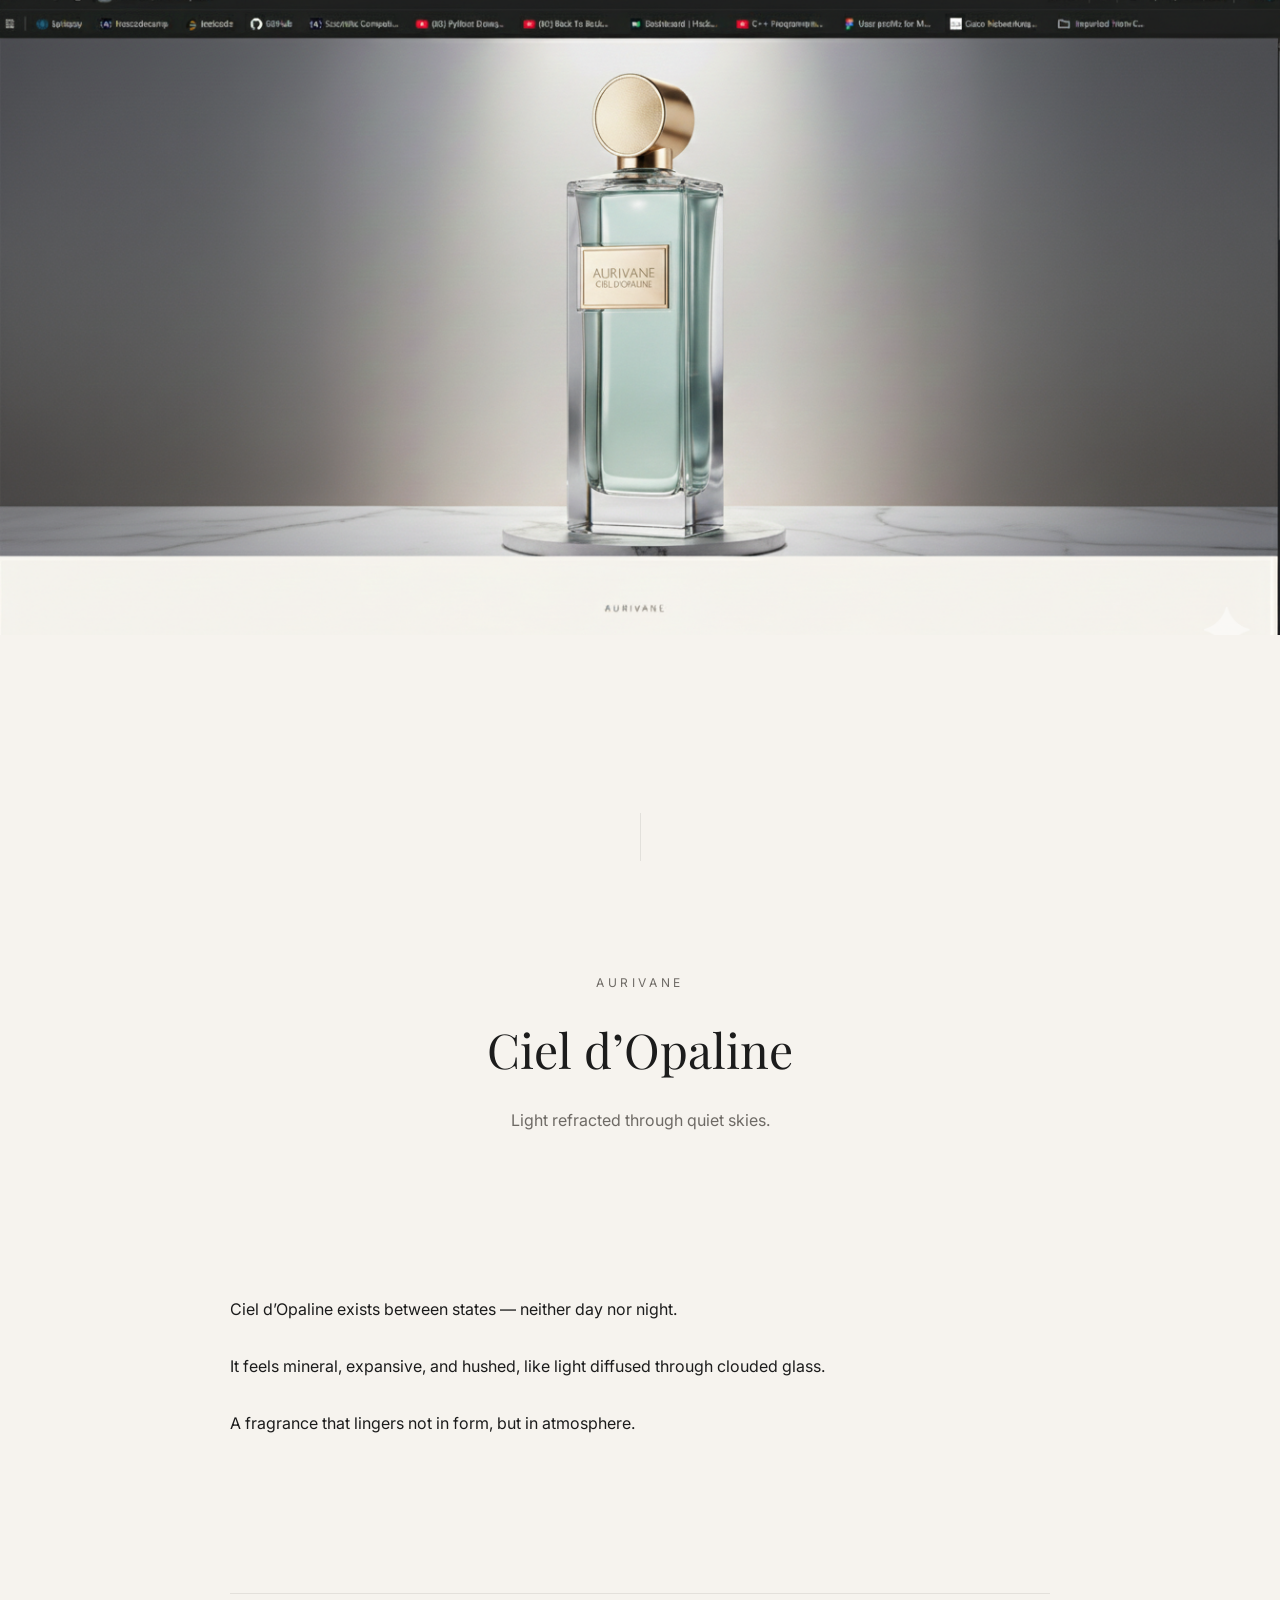
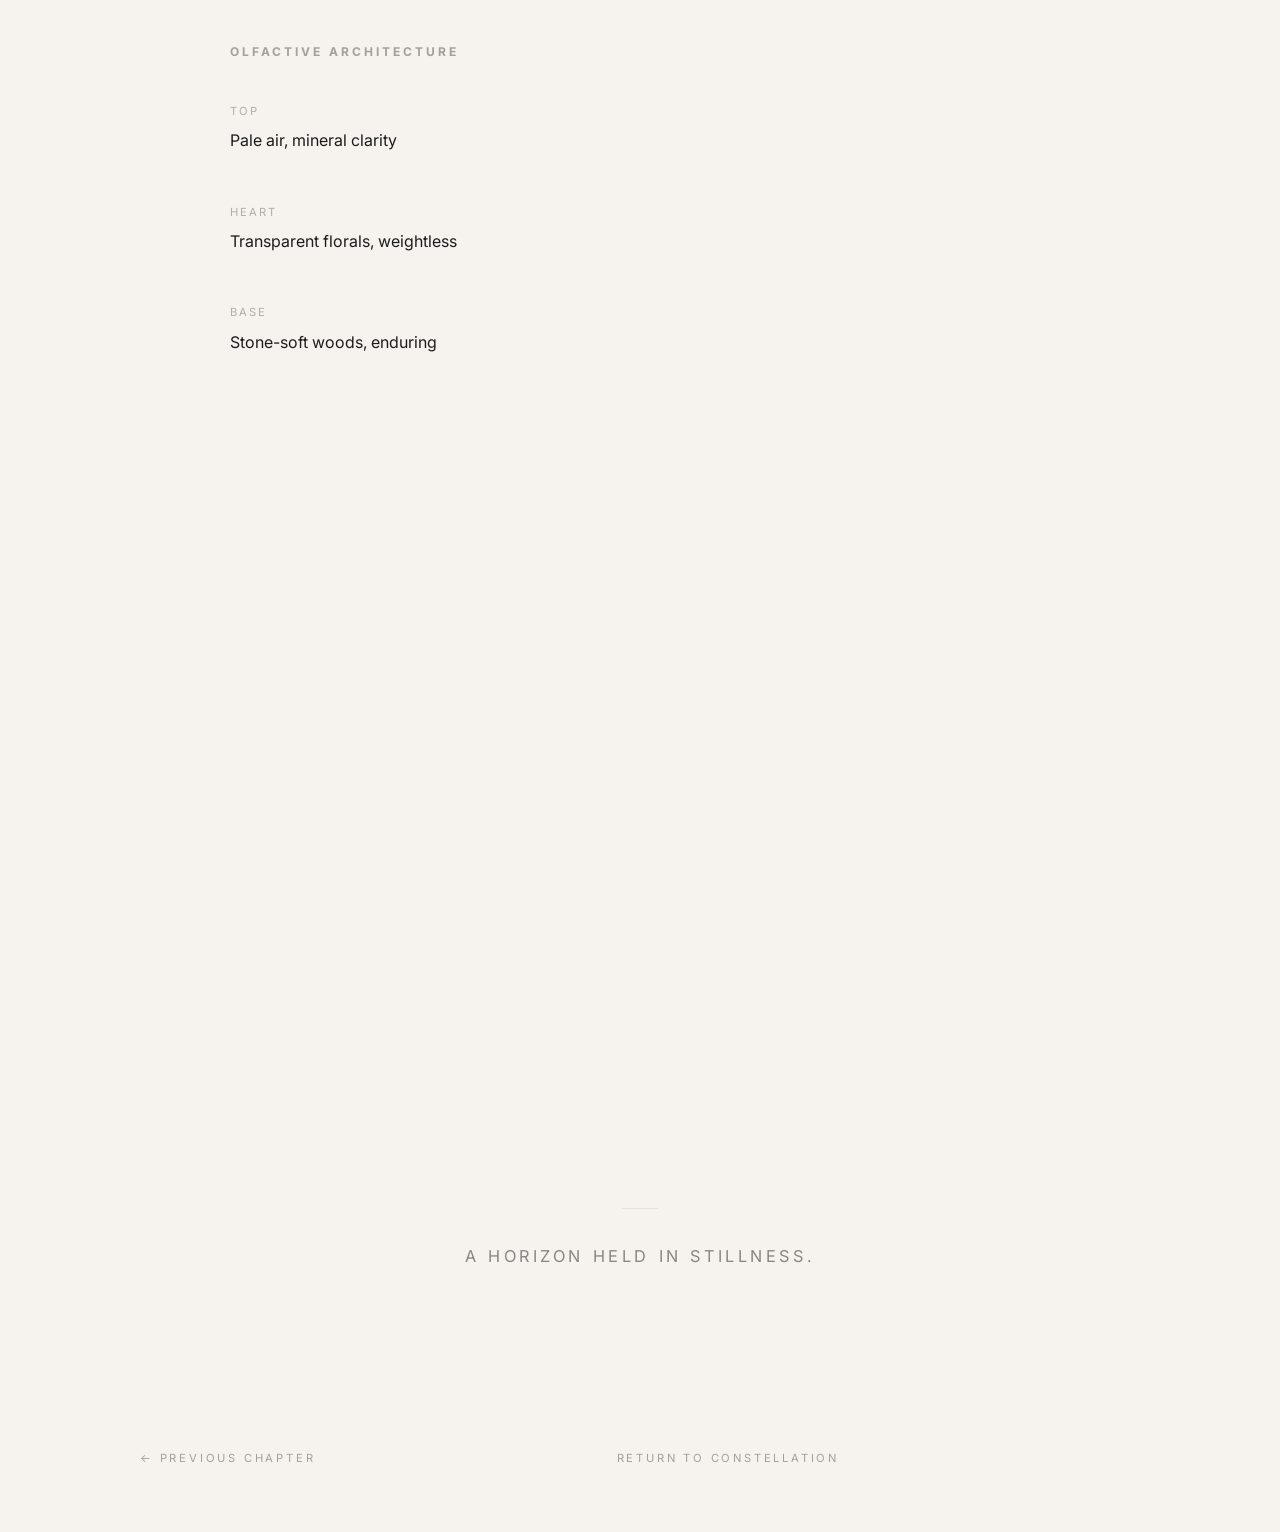
==== ciel-d-opaline.html @ 274eae1e "Add files via upload" ====
<!DOCTYPE html>
<html lang="en">
<head>
  <meta charset="UTF-8" />
  <title>Ciel d’Opaline — Aurivane</title>
  <meta name="viewport" content="width=device-width, initial-scale=1.0" />

  <link rel="stylesheet" href="aurivane-chapter.css" />

  <link rel="preconnect" href="https://fonts.googleapis.com" />
  <link rel="preconnect" href="https://fonts.gstatic.com" crossorigin />
  <link href="https://fonts.googleapis.com/css2?family=Playfair+Display:wght@400&family=Inter:wght@300;400&display=swap" rel="stylesheet" />

<style>
  /* ===============================
   MOBILE HERO IMAGE (LUXURY)
   =============================== *//* ===============================
   MOBILE HERO IMAGE (LUXURY)
   =============================== */
/* =========================================
   MOBILE HERO — IMAGE SWITCH (CHAPTERS)
   ========================================= */
@media (max-width: 640px) {

  /* Hide the <img> on mobile */
  .hero-media {
    display: none;
  }

  /* Use background image instead */
  .hero {
    background-image: url("/ciel-mobile.png");
    background-size: cover;
    background-position: center top;
    background-repeat: no-repeat;

    height: 80vh;
    min-height: 520px;
  }

}

img.hero-media {
  height: 83%;
  padding-bottom: 0;
  
}

</style>

</head>

<body data-mood="opaline">

  <section class="hero">
  <img 
    src="/ciel-hero.png" 
    alt="Aurivane — ciel d’Opaline" 
    class="hero-media"
  />
</section>

<div class="hero-divider"></div>

  <section class="hero-meta">
    <div class="brand">Aurivane</div>
    <h1 class="fragrance">Ciel d’Opaline</h1>
    <p class="tagline">Light refracted through quiet skies.</p>
  </section>

  <section class="section narrative">
    <p>
      Ciel d’Opaline exists between states — neither day nor night.
    </p>
    <p>
      It feels mineral, expansive, and hushed, like light diffused through
      clouded glass.
    </p>
    <p>
      A fragrance that lingers not in form, but in atmosphere.
    </p>
  </section>

  <section class="section architecture">
    <h3>Olfactive Architecture</h3>
    <div class="note"><span>Top</span>Pale air, mineral clarity</div>
    <div class="note"><span>Heart</span>Transparent florals, weightless</div>
    <div class="note"><span>Base</span>Stone-soft woods, enduring</div>
  </section>

  <section class="section section--tight">
   <div class="ritual-media">
  <video autoplay muted loop playsinline>
    <source src="ciel-ritual.mp4" type="video/mp4" />
  </video>
</div>
 <p class="ritual-caption">A horizon held in stillness.</p>
  </section>

  <nav class="chapter-nav">
    <a href="rose-silencieuse.html">← Previous chapter</a>
    <a href="index.html">Return to constellation</a>
    <span></span>
  </nav>

</body>
</html>
---- aurivane-chapter.css ----
/* ===============================
   Aurivane – Editorial Chapter CSS
   Quiet luxury, exhibition tone
   =============================== */

:root {
  --bg-ivory: #f6f3ee;
  --text-main: #1c1c1c;
  --text-muted: #6e6a65;
  --accent: #c8b98a;

  --serif: "Playfair Display", Georgia, serif;
  --sans: "Inter", system-ui, -apple-system, sans-serif;
}

/* Mood overrides (per page) */
body[data-mood="gold"] {
  --accent: #d6c38a;
}

body[data-mood="noctis"] {
  --accent: #8f8a80;
  --text-main: #191919;
}

body[data-mood="blanche"] {
  --accent: #e6e1d8;
}

body[data-mood="rose"] {
  --accent: #d8b2b2;
}

body[data-mood="opaline"] {
  --accent: #cfd3d6;
}

/* Base reset */
* {
  margin: 0;
  padding: 0;
  box-sizing: border-box;
}

body {
  background: var(--bg-ivory);
  color: var(--text-main);
  font-family: var(--sans);
  line-height: 1.7;
}

/* Layout */
.section {
  max-width: 820px;
  margin: 0 auto;
  padding: 8rem 0;
}

.fragrance-title {
  font-size: clamp(3rem, 5vw, 4.2rem);
  letter-spacing: 0.02em;
}

.section p {
  font-size: 1.02rem;          /* slightly smaller */
  line-height: 1.95;            /* more air */
  max-width: 38rem;            /* narrower = editorial */
}


.section--tight {
  padding: 5rem 0; 
}

/* Hero */
.hero {
  width: 100%;
  height: min(85vh, 720px);
  background-size: cover;
  background-position: center;
}

.hero-meta {
  text-align: center;
  padding: 4rem 2rem 2rem;
}
.hero-divider {
  width: 1px;
  height: 3rem;
  background: rgba(0, 0, 0, 0.08);
  margin: 3rem auto;
}


.brand {
  font-size: 0.75rem;
  letter-spacing: 0.3em;
  text-transform: uppercase;
  color: var(--text-muted);
  margin-bottom: 1rem;
}

.fragrance {
  font-family: var(--serif);
  font-size: 3rem;
  font-weight: 400;
  margin-bottom: 1rem;
}

.tagline {
  font-size: 1rem;
  color: var(--text-muted);
  max-width: 520px;
  margin: 0 auto;
}

/* Narrative */
.narrative p {
  margin-bottom: 1.6rem;
  font-size: 1rem;
}

/* Olfactive Architecture */
.architecture {
  border-top: 1px solid rgba(0,0,0,0.08);
  padding-top: 3rem;
}

.architecture h3 {
  font-size: 0.75rem;
  letter-spacing: 0.25em;
  text-transform: uppercase;
  color: var(--text-muted);
  margin-bottom: 2rem;
  opacity: 0.6;
}

.note {
  margin: 3rem 0;
  margin-top:  2.5rem;
}

.note span {
  display: block;
  font-size: 0.7rem;
  letter-spacing: 0.18em;
  text-transform: uppercase;
  color: var(--text-muted);
  margin-bottom: 0.4rem;
  opacity: 0.5;
}

/* Ritual */
.ritual-media {
  width: 68%;
  height: 60vh;
  position: relative;
  background-size: cover;
  overflow: hidden;
  background-position: center;
  margin-bottom: 1rem;
  margin: 0 auto 3.5rem;
}

.ritual-caption {
  font-size: 0.7rem;
  letter-spacing: 0.22em;
  text-transform: uppercase;
  color: var(--text-muted);
  opacity: 0.5;
}

/* Navigation */
.chapter-nav {
  display: flex;
  justify-content: space-between;
  padding: 6rem 0 4rem;
  max-width: 1000px;
  margin: 0 auto;
}

.chapter-nav a {
  text-decoration: none;
  font-size: 0.7rem;
  letter-spacing: 0.25em;
  opacity: 0.6;
  text-transform: uppercase;
  color: var(--text-muted);
}

.chapter-nav a:hover {
  color: var(--text-main);
}


.hero {
  height: 85vh;
  position: relative;
  overflow: hidden;
}

.hero-media {
  width: 100%;
  height: 100%;
  object-fit: cover;
}

.ritual-media img,
.ritual-media video {
  width: 100%;
  height: 100%;
  object-fit: cover;
}


@media (max-width: 768px) {

  .section {
    padding: 5rem 1.5rem;
  }

  .hero {
    height: 70vh;
  }

  .hero-meta {
    padding: 3rem 1.5rem 1.5rem;
  }

  .brand {
    font-size: 0.65rem;
    letter-spacing: 0.32em;
  }

  .fragrance {
    font-size: 2.2rem;
    line-height: 1.15;
  }

  .tagline {
    font-size: 0.95rem;
    line-height: 1.8;
    max-width: 100%;
  }

  .section p {
    font-size: 0.95rem;
    line-height: 2;
  }

}

@media (max-width: 768px) {

  .ritual-media {
    width: 100%;
    height: 50vh;
    margin: 0;
  }

  .ritual-caption {
    text-align: center;
    margin-top: 1.2rem;
  }

}

@media (max-width: 768px) {

  .chapter-nav {
    flex-direction: column;
    gap: 1.6rem;
    text-align: center;
    padding: 4rem 0 3rem;
  }

}


/* ===============================
   RITUAL — DESKTOP (CSS ONLY)
   =============================== */

.ritual-media {
  width: 68%;
  height: 60vh;
  margin: 0 auto 3.5rem;
  position: relative;
  overflow: hidden;
}

.ritual-media::after {
  content: "";
  position: absolute;
  inset: 0;
  background: rgba(255,255,255,0.03);
  pointer-events: none;
}

.ritual-caption {
  max-width: 34rem;
  margin: 0 auto;
  text-align: center;
  font-size: 0.95rem;
  line-height: 2;
  color: var(--text-main);
  position: relative;
}

/* editorial divider above caption */
.ritual-caption::before {
  content: "";
  display: block;
  width: 36px;
  height: 1px;
  background: rgba(0,0,0,0.12);
  margin: 0 auto 2rem;
}



/* ===============================
   RITUAL — MOBILE
   =============================== */

@media (max-width: 768px) {

  .ritual-media {
    width: 100%;
    height: 45vh;
    margin-bottom: 2.2rem;
  }

  .ritual-caption {
    font-size: 0.9rem;
    line-height: 1.9;
    padding-inline: 1.5rem;
  }

}


/* =========================================
   MOBILE HERO — BRAND VISIBILITY FIX
   ========================================= */
@media (max-width: 640px) {

  .hero-meta {
    position: relative;
    z-index: 2;

    margin-top: -4.5rem;   /* gently pull into hero */
    padding-top: 3rem;
    padding-bottom: 2rem;

    text-align: center;
  }

  .hero-meta::before {
    content: "";
    position: absolute;
    inset: 0;
    background: linear-gradient(
      to bottom,
      rgba(246, 243, 238, 0.85),
      rgba(246, 243, 238, 1)
    );
    z-index: -1;
  }

  .brand {
    font-size: 0.65rem;
    letter-spacing: 0.34em;
    opacity: 0.85;
  }

  .fragrance {
    font-size: 2.1rem;
    line-height: 1.15;
  }

  .tagline {
    font-size: 0.9rem;
    line-height: 1.8;
    max-width: 90%;
  }
}
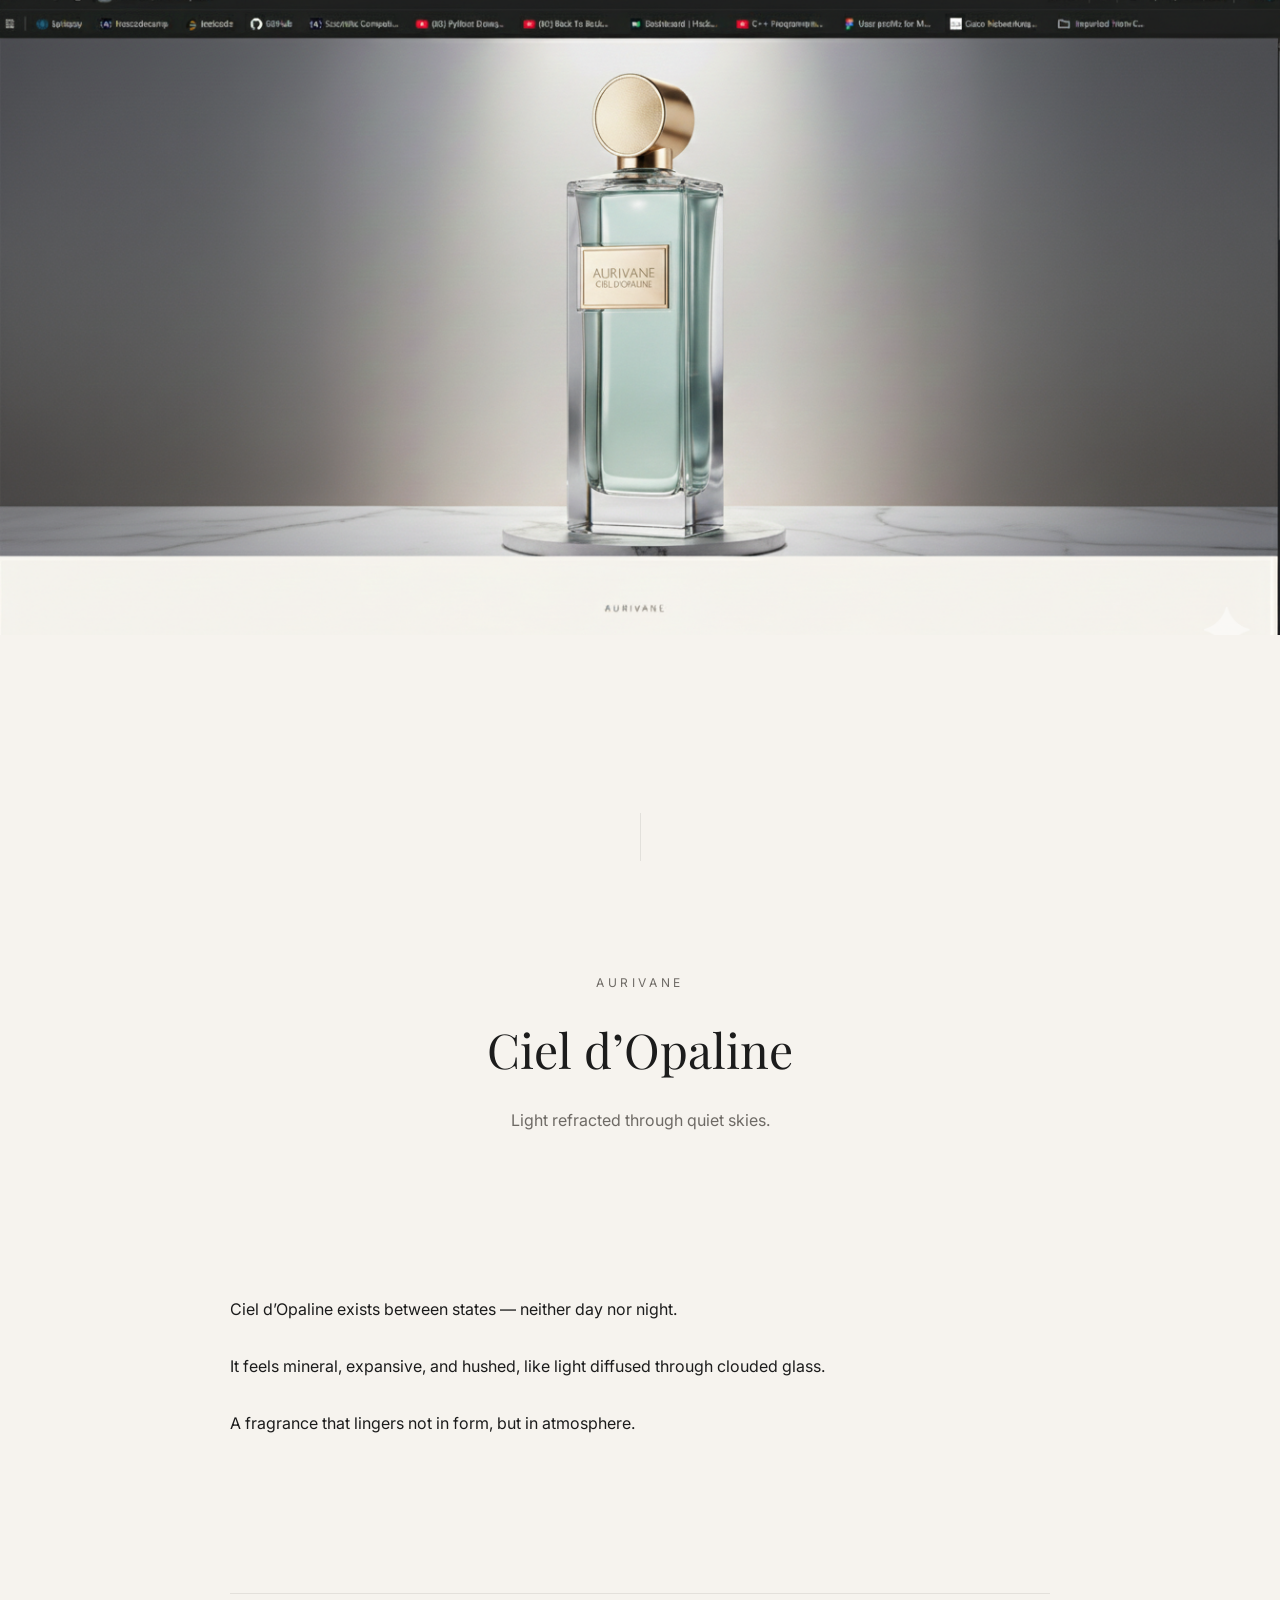
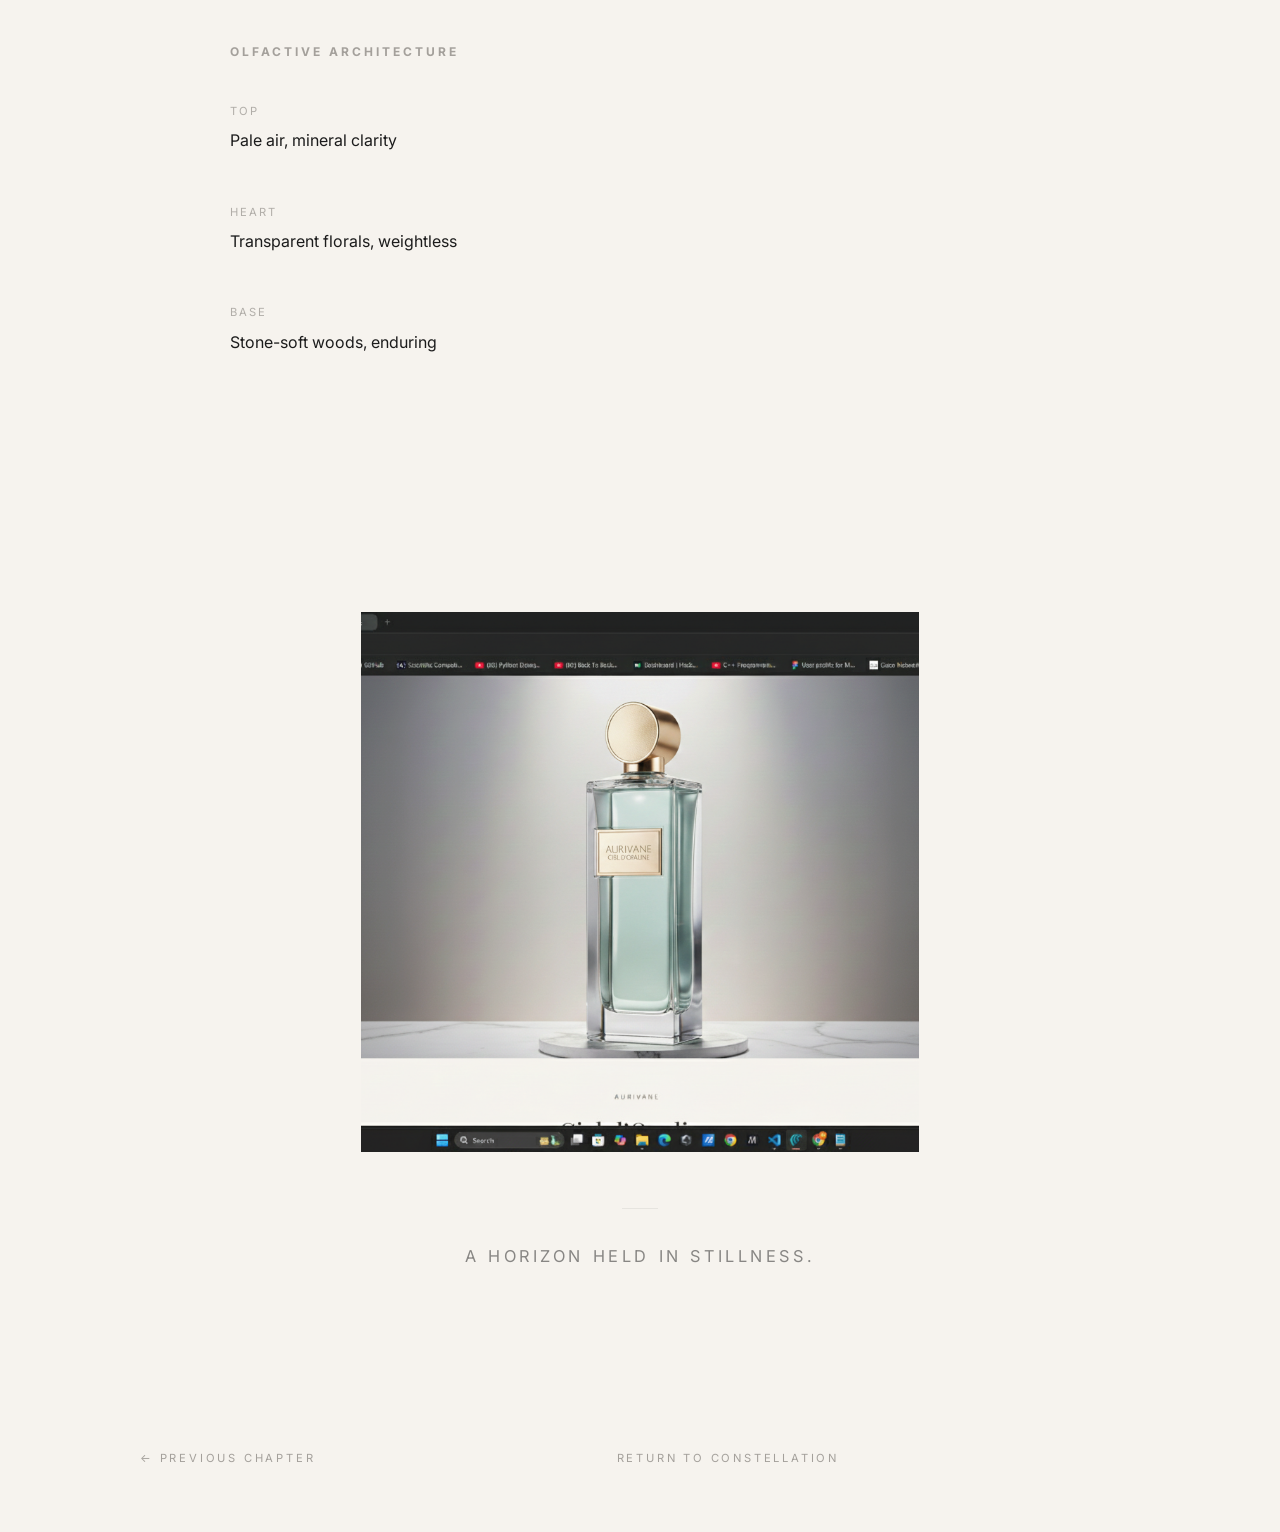
==== commit 40bcb67b: "intergrating lazy loading" ====
--- a/ciel-d-opaline.html
+++ b/ciel-d-opaline.html
@@ -29,7 +29,8 @@
 
   /* Use background image instead */
   .hero {
-    background-image: url("/ciel-mobile.png");
+    background-image: url("./ciel-mobile.png");
+    
     background-size: cover;
     background-position: center top;
     background-repeat: no-repeat;
@@ -54,7 +55,8 @@
 
   <section class="hero">
   <img 
-    src="/ciel-hero.png" 
+    src="./ciel-hero.png" 
+    loading="eager"
     alt="Aurivane — ciel d’Opaline" 
     class="hero-media"
   />
@@ -90,7 +92,14 @@
 
   <section class="section section--tight">
    <div class="ritual-media">
-  <video autoplay muted loop playsinline>
+  <video
+  class="ritual-video"
+  muted
+  loop
+  playsinline
+  preload="none"
+  poster="./ciel-hero.png"
+>
     <source src="ciel-ritual.mp4" type="video/mp4" />
   </video>
 </div>
@@ -102,6 +111,6 @@
     <a href="index.html">Return to constellation</a>
     <span></span>
   </nav>
-
+<script src="aurivane-chapter.js"></script>
 </body>
 </html>
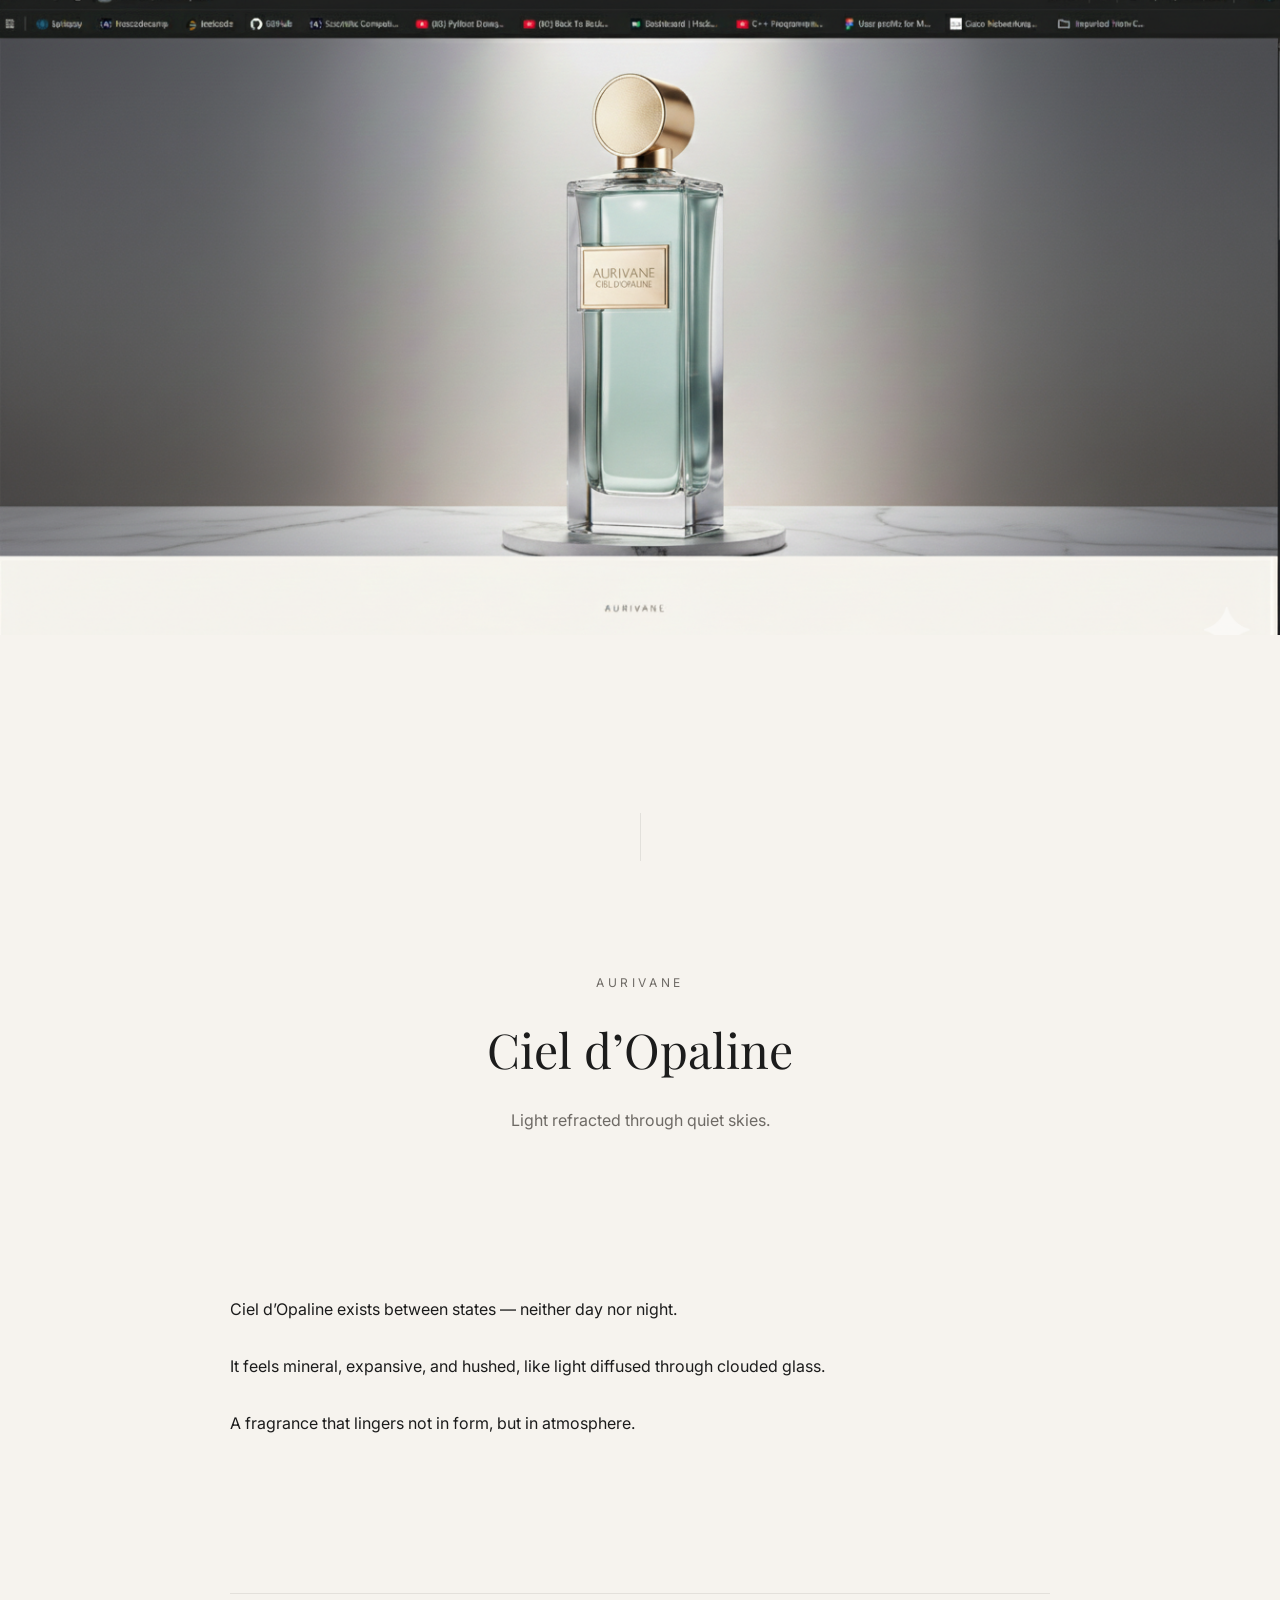
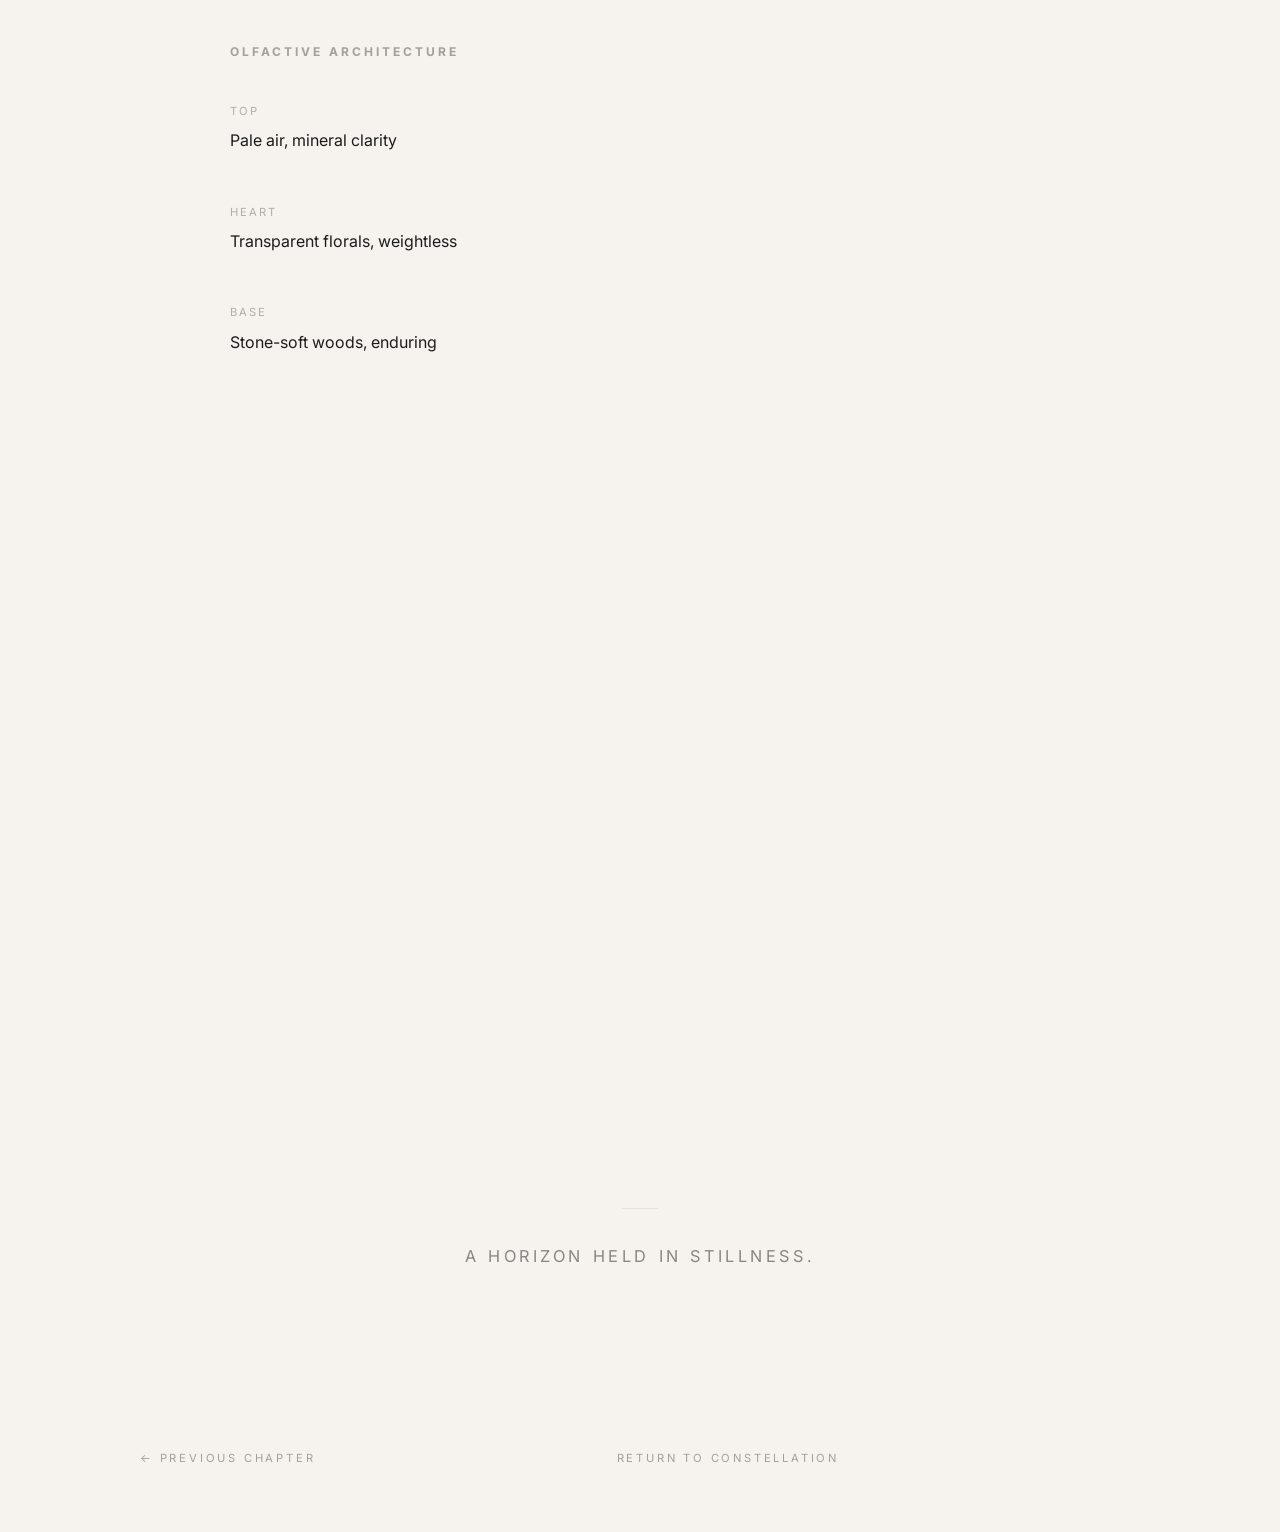
==== commit eaa5f4e4: "Initial commit: Aurivane editorial fragrance website with Web3Forms newsletter, GA4 tracking, and pr" ====
--- a/ciel-d-opaline.html
+++ b/ciel-d-opaline.html
@@ -1,116 +1,107 @@
-<!DOCTYPE html>
-<html lang="en">
-<head>
-  <meta charset="UTF-8" />
-  <title>Ciel d’Opaline — Aurivane</title>
-  <meta name="viewport" content="width=device-width, initial-scale=1.0" />
-
-  <link rel="stylesheet" href="aurivane-chapter.css" />
-
-  <link rel="preconnect" href="https://fonts.googleapis.com" />
-  <link rel="preconnect" href="https://fonts.gstatic.com" crossorigin />
-  <link href="https://fonts.googleapis.com/css2?family=Playfair+Display:wght@400&family=Inter:wght@300;400&display=swap" rel="stylesheet" />
-
-<style>
-  /* ===============================
-   MOBILE HERO IMAGE (LUXURY)
-   =============================== *//* ===============================
-   MOBILE HERO IMAGE (LUXURY)
-   =============================== */
-/* =========================================
-   MOBILE HERO — IMAGE SWITCH (CHAPTERS)
-   ========================================= */
-@media (max-width: 640px) {
-
-  /* Hide the <img> on mobile */
-  .hero-media {
-    display: none;
-  }
-
-  /* Use background image instead */
-  .hero {
-    background-image: url("./ciel-mobile.png");
-    
-    background-size: cover;
-    background-position: center top;
-    background-repeat: no-repeat;
-
-    height: 80vh;
-    min-height: 520px;
-  }
-
-}
-
-img.hero-media {
-  height: 83%;
-  padding-bottom: 0;
-  
-}
-
-</style>
-
-</head>
-
-<body data-mood="opaline">
-
-  <section class="hero">
-  <img 
-    src="./ciel-hero.png" 
-    loading="eager"
-    alt="Aurivane — ciel d’Opaline" 
-    class="hero-media"
-  />
-</section>
-
-<div class="hero-divider"></div>
-
-  <section class="hero-meta">
-    <div class="brand">Aurivane</div>
-    <h1 class="fragrance">Ciel d’Opaline</h1>
-    <p class="tagline">Light refracted through quiet skies.</p>
-  </section>
-
-  <section class="section narrative">
-    <p>
-      Ciel d’Opaline exists between states — neither day nor night.
-    </p>
-    <p>
-      It feels mineral, expansive, and hushed, like light diffused through
-      clouded glass.
-    </p>
-    <p>
-      A fragrance that lingers not in form, but in atmosphere.
-    </p>
-  </section>
-
-  <section class="section architecture">
-    <h3>Olfactive Architecture</h3>
-    <div class="note"><span>Top</span>Pale air, mineral clarity</div>
-    <div class="note"><span>Heart</span>Transparent florals, weightless</div>
-    <div class="note"><span>Base</span>Stone-soft woods, enduring</div>
-  </section>
-
-  <section class="section section--tight">
-   <div class="ritual-media">
-  <video
-  class="ritual-video"
-  muted
-  loop
-  playsinline
-  preload="none"
-  poster="./ciel-hero.png"
->
-    <source src="ciel-ritual.mp4" type="video/mp4" />
-  </video>
-</div>
- <p class="ritual-caption">A horizon held in stillness.</p>
-  </section>
-
-  <nav class="chapter-nav">
-    <a href="rose-silencieuse.html">← Previous chapter</a>
-    <a href="index.html">Return to constellation</a>
-    <span></span>
-  </nav>
-<script src="aurivane-chapter.js"></script>
-</body>
-</html>
+<!DOCTYPE html>
+<html lang="en">
+<head>
+  <meta charset="UTF-8" />
+  <title>Ciel d’Opaline — Aurivane</title>
+  <meta name="viewport" content="width=device-width, initial-scale=1.0" />
+
+  <link rel="stylesheet" href="aurivane-chapter.css" />
+
+  <link rel="preconnect" href="https://fonts.googleapis.com" />
+  <link rel="preconnect" href="https://fonts.gstatic.com" crossorigin />
+  <link href="https://fonts.googleapis.com/css2?family=Playfair+Display:wght@400&family=Inter:wght@300;400&display=swap" rel="stylesheet" />
+
+<style>
+  /* ===============================
+   MOBILE HERO IMAGE (LUXURY)
+   =============================== *//* ===============================
+   MOBILE HERO IMAGE (LUXURY)
+   =============================== */
+/* =========================================
+   MOBILE HERO — IMAGE SWITCH (CHAPTERS)
+   ========================================= */
+@media (max-width: 640px) {
+
+  /* Hide the <img> on mobile */
+  .hero-media {
+    display: none;
+  }
+
+  /* Use background image instead */
+  .hero {
+    background-image: url("images/ciel-mobile.png");
+    background-size: cover;
+    background-position: center top;
+    background-repeat: no-repeat;
+
+    height: 80vh;
+    min-height: 520px;
+  }
+
+}
+
+img.hero-media {
+  height: 83%;
+  padding-bottom: 0;
+  
+}
+
+</style>
+
+</head>
+
+<body data-mood="opaline">
+
+  <section class="hero">
+  <img 
+    src="images/ciel-hero.png" 
+    alt="Aurivane — ciel d’Opaline" 
+    class="hero-media"
+  />
+</section>
+
+<div class="hero-divider"></div>
+
+  <section class="hero-meta">
+    <div class="brand">Aurivane</div>
+    <h1 class="fragrance">Ciel d’Opaline</h1>
+    <p class="tagline">Light refracted through quiet skies.</p>
+  </section>
+
+  <section class="section narrative">
+    <p>
+      Ciel d’Opaline exists between states — neither day nor night.
+    </p>
+    <p>
+      It feels mineral, expansive, and hushed, like light diffused through
+      clouded glass.
+    </p>
+    <p>
+      A fragrance that lingers not in form, but in atmosphere.
+    </p>
+  </section>
+
+  <section class="section architecture">
+    <h3>Olfactive Architecture</h3>
+    <div class="note"><span>Top</span>Pale air, mineral clarity</div>
+    <div class="note"><span>Heart</span>Transparent florals, weightless</div>
+    <div class="note"><span>Base</span>Stone-soft woods, enduring</div>
+  </section>
+
+  <section class="section section--tight">
+   <div class="ritual-media">
+  <video autoplay muted loop playsinline>
+    <source src="images/ciel-ritual.mp4" type="video/mp4" />
+  </video>
+</div>
+ <p class="ritual-caption">A horizon held in stillness.</p>
+  </section>
+
+  <nav class="chapter-nav">
+    <a href="rose-silencieuse.html">← Previous chapter</a>
+    <a href="index.html">Return to constellation</a>
+    <span></span>
+  </nav>
+
+</body>
+</html>
--- a/aurivane-chapter.css
+++ b/aurivane-chapter.css
@@ -1,388 +1,388 @@
-/* ===============================
-   Aurivane – Editorial Chapter CSS
-   Quiet luxury, exhibition tone
-   =============================== */
-
-:root {
-  --bg-ivory: #f6f3ee;
-  --text-main: #1c1c1c;
-  --text-muted: #6e6a65;
-  --accent: #c8b98a;
-
-  --serif: "Playfair Display", Georgia, serif;
-  --sans: "Inter", system-ui, -apple-system, sans-serif;
-}
-
-/* Mood overrides (per page) */
-body[data-mood="gold"] {
-  --accent: #d6c38a;
-}
-
-body[data-mood="noctis"] {
-  --accent: #8f8a80;
-  --text-main: #191919;
-}
-
-body[data-mood="blanche"] {
-  --accent: #e6e1d8;
-}
-
-body[data-mood="rose"] {
-  --accent: #d8b2b2;
-}
-
-body[data-mood="opaline"] {
-  --accent: #cfd3d6;
-}
-
-/* Base reset */
-* {
-  margin: 0;
-  padding: 0;
-  box-sizing: border-box;
-}
-
-body {
-  background: var(--bg-ivory);
-  color: var(--text-main);
-  font-family: var(--sans);
-  line-height: 1.7;
-}
-
-/* Layout */
-.section {
-  max-width: 820px;
-  margin: 0 auto;
-  padding: 8rem 0;
-}
-
-.fragrance-title {
-  font-size: clamp(3rem, 5vw, 4.2rem);
-  letter-spacing: 0.02em;
-}
-
-.section p {
-  font-size: 1.02rem;          /* slightly smaller */
-  line-height: 1.95;            /* more air */
-  max-width: 38rem;            /* narrower = editorial */
-}
-
-
-.section--tight {
-  padding: 5rem 0; 
-}
-
-/* Hero */
-.hero {
-  width: 100%;
-  height: min(85vh, 720px);
-  background-size: cover;
-  background-position: center;
-}
-
-.hero-meta {
-  text-align: center;
-  padding: 4rem 2rem 2rem;
-}
-.hero-divider {
-  width: 1px;
-  height: 3rem;
-  background: rgba(0, 0, 0, 0.08);
-  margin: 3rem auto;
-}
-
-
-.brand {
-  font-size: 0.75rem;
-  letter-spacing: 0.3em;
-  text-transform: uppercase;
-  color: var(--text-muted);
-  margin-bottom: 1rem;
-}
-
-.fragrance {
-  font-family: var(--serif);
-  font-size: 3rem;
-  font-weight: 400;
-  margin-bottom: 1rem;
-}
-
-.tagline {
-  font-size: 1rem;
-  color: var(--text-muted);
-  max-width: 520px;
-  margin: 0 auto;
-}
-
-/* Narrative */
-.narrative p {
-  margin-bottom: 1.6rem;
-  font-size: 1rem;
-}
-
-/* Olfactive Architecture */
-.architecture {
-  border-top: 1px solid rgba(0,0,0,0.08);
-  padding-top: 3rem;
-}
-
-.architecture h3 {
-  font-size: 0.75rem;
-  letter-spacing: 0.25em;
-  text-transform: uppercase;
-  color: var(--text-muted);
-  margin-bottom: 2rem;
-  opacity: 0.6;
-}
-
-.note {
-  margin: 3rem 0;
-  margin-top:  2.5rem;
-}
-
-.note span {
-  display: block;
-  font-size: 0.7rem;
-  letter-spacing: 0.18em;
-  text-transform: uppercase;
-  color: var(--text-muted);
-  margin-bottom: 0.4rem;
-  opacity: 0.5;
-}
-
-/* Ritual */
-.ritual-media {
-  width: 68%;
-  height: 60vh;
-  position: relative;
-  background-size: cover;
-  overflow: hidden;
-  background-position: center;
-  margin-bottom: 1rem;
-  margin: 0 auto 3.5rem;
-}
-
-.ritual-caption {
-  font-size: 0.7rem;
-  letter-spacing: 0.22em;
-  text-transform: uppercase;
-  color: var(--text-muted);
-  opacity: 0.5;
-}
-
-/* Navigation */
-.chapter-nav {
-  display: flex;
-  justify-content: space-between;
-  padding: 6rem 0 4rem;
-  max-width: 1000px;
-  margin: 0 auto;
-}
-
-.chapter-nav a {
-  text-decoration: none;
-  font-size: 0.7rem;
-  letter-spacing: 0.25em;
-  opacity: 0.6;
-  text-transform: uppercase;
-  color: var(--text-muted);
-}
-
-.chapter-nav a:hover {
-  color: var(--text-main);
-}
-
-
-.hero {
-  height: 85vh;
-  position: relative;
-  overflow: hidden;
-}
-
-.hero-media {
-  width: 100%;
-  height: 100%;
-  object-fit: cover;
-}
-
-.ritual-media img,
-.ritual-media video {
-  width: 100%;
-  height: 100%;
-  object-fit: cover;
-}
-
-
-@media (max-width: 768px) {
-
-  .section {
-    padding: 5rem 1.5rem;
-  }
-
-  .hero {
-    height: 70vh;
-  }
-
-  .hero-meta {
-    padding: 3rem 1.5rem 1.5rem;
-  }
-
-  .brand {
-    font-size: 0.65rem;
-    letter-spacing: 0.32em;
-  }
-
-  .fragrance {
-    font-size: 2.2rem;
-    line-height: 1.15;
-  }
-
-  .tagline {
-    font-size: 0.95rem;
-    line-height: 1.8;
-    max-width: 100%;
-  }
-
-  .section p {
-    font-size: 0.95rem;
-    line-height: 2;
-  }
-
-}
-
-@media (max-width: 768px) {
-
-  .ritual-media {
-    width: 100%;
-    height: 50vh;
-    margin: 0;
-  }
-
-  .ritual-caption {
-    text-align: center;
-    margin-top: 1.2rem;
-  }
-
-}
-
-@media (max-width: 768px) {
-
-  .chapter-nav {
-    flex-direction: column;
-    gap: 1.6rem;
-    text-align: center;
-    padding: 4rem 0 3rem;
-  }
-
-}
-
-
-/* ===============================
-   RITUAL — DESKTOP (CSS ONLY)
-   =============================== */
-
-.ritual-media {
-  width: 68%;
-  height: 60vh;
-  margin: 0 auto 3.5rem;
-  position: relative;
-  overflow: hidden;
-}
-
-.ritual-media::after {
-  content: "";
-  position: absolute;
-  inset: 0;
-  background: rgba(255,255,255,0.03);
-  pointer-events: none;
-}
-
-.ritual-caption {
-  max-width: 34rem;
-  margin: 0 auto;
-  text-align: center;
-  font-size: 0.95rem;
-  line-height: 2;
-  color: var(--text-main);
-  position: relative;
-}
-
-/* editorial divider above caption */
-.ritual-caption::before {
-  content: "";
-  display: block;
-  width: 36px;
-  height: 1px;
-  background: rgba(0,0,0,0.12);
-  margin: 0 auto 2rem;
-}
-
-
-
-/* ===============================
-   RITUAL — MOBILE
-   =============================== */
-
-@media (max-width: 768px) {
-
-  .ritual-media {
-    width: 100%;
-    height: 45vh;
-    margin-bottom: 2.2rem;
-  }
-
-  .ritual-caption {
-    font-size: 0.9rem;
-    line-height: 1.9;
-    padding-inline: 1.5rem;
-  }
-
-}
-
-
-/* =========================================
-   MOBILE HERO — BRAND VISIBILITY FIX
-   ========================================= */
-@media (max-width: 640px) {
-
-  .hero-meta {
-    position: relative;
-    z-index: 2;
-
-    margin-top: -4.5rem;   /* gently pull into hero */
-    padding-top: 3rem;
-    padding-bottom: 2rem;
-
-    text-align: center;
-  }
-
-  .hero-meta::before {
-    content: "";
-    position: absolute;
-    inset: 0;
-    background: linear-gradient(
-      to bottom,
-      rgba(246, 243, 238, 0.85),
-      rgba(246, 243, 238, 1)
-    );
-    z-index: -1;
-  }
-
-  .brand {
-    font-size: 0.65rem;
-    letter-spacing: 0.34em;
-    opacity: 0.85;
-  }
-
-  .fragrance {
-    font-size: 2.1rem;
-    line-height: 1.15;
-  }
-
-  .tagline {
-    font-size: 0.9rem;
-    line-height: 1.8;
-    max-width: 90%;
-  }
-}
-
+/* ===============================
+   Aurivane – Editorial Chapter CSS
+   Quiet luxury, exhibition tone
+   =============================== */
+
+:root {
+  --bg-ivory: #f6f3ee;
+  --text-main: #1c1c1c;
+  --text-muted: #6e6a65;
+  --accent: #c8b98a;
+
+  --serif: "Playfair Display", Georgia, serif;
+  --sans: "Inter", system-ui, -apple-system, sans-serif;
+}
+
+/* Mood overrides (per page) */
+body[data-mood="gold"] {
+  --accent: #d6c38a;
+}
+
+body[data-mood="noctis"] {
+  --accent: #8f8a80;
+  --text-main: #191919;
+}
+
+body[data-mood="blanche"] {
+  --accent: #e6e1d8;
+}
+
+body[data-mood="rose"] {
+  --accent: #d8b2b2;
+}
+
+body[data-mood="opaline"] {
+  --accent: #cfd3d6;
+}
+
+/* Base reset */
+* {
+  margin: 0;
+  padding: 0;
+  box-sizing: border-box;
+}
+
+body {
+  background: var(--bg-ivory);
+  color: var(--text-main);
+  font-family: var(--sans);
+  line-height: 1.7;
+}
+
+/* Layout */
+.section {
+  max-width: 820px;
+  margin: 0 auto;
+  padding: 8rem 0;
+}
+
+.fragrance-title {
+  font-size: clamp(3rem, 5vw, 4.2rem);
+  letter-spacing: 0.02em;
+}
+
+.section p {
+  font-size: 1.02rem;          /* slightly smaller */
+  line-height: 1.95;            /* more air */
+  max-width: 38rem;            /* narrower = editorial */
+}
+
+
+.section--tight {
+  padding: 5rem 0; 
+}
+
+/* Hero */
+.hero {
+  width: 100%;
+  height: min(85vh, 720px);
+  background-size: cover;
+  background-position: center;
+}
+
+.hero-meta {
+  text-align: center;
+  padding: 4rem 2rem 2rem;
+}
+.hero-divider {
+  width: 1px;
+  height: 3rem;
+  background: rgba(0, 0, 0, 0.08);
+  margin: 3rem auto;
+}
+
+
+.brand {
+  font-size: 0.75rem;
+  letter-spacing: 0.3em;
+  text-transform: uppercase;
+  color: var(--text-muted);
+  margin-bottom: 1rem;
+}
+
+.fragrance {
+  font-family: var(--serif);
+  font-size: 3rem;
+  font-weight: 400;
+  margin-bottom: 1rem;
+}
+
+.tagline {
+  font-size: 1rem;
+  color: var(--text-muted);
+  max-width: 520px;
+  margin: 0 auto;
+}
+
+/* Narrative */
+.narrative p {
+  margin-bottom: 1.6rem;
+  font-size: 1rem;
+}
+
+/* Olfactive Architecture */
+.architecture {
+  border-top: 1px solid rgba(0,0,0,0.08);
+  padding-top: 3rem;
+}
+
+.architecture h3 {
+  font-size: 0.75rem;
+  letter-spacing: 0.25em;
+  text-transform: uppercase;
+  color: var(--text-muted);
+  margin-bottom: 2rem;
+  opacity: 0.6;
+}
+
+.note {
+  margin: 3rem 0;
+  margin-top:  2.5rem;
+}
+
+.note span {
+  display: block;
+  font-size: 0.7rem;
+  letter-spacing: 0.18em;
+  text-transform: uppercase;
+  color: var(--text-muted);
+  margin-bottom: 0.4rem;
+  opacity: 0.5;
+}
+
+/* Ritual */
+.ritual-media {
+  width: 68%;
+  height: 60vh;
+  position: relative;
+  background-size: cover;
+  overflow: hidden;
+  background-position: center;
+  margin-bottom: 1rem;
+  margin: 0 auto 3.5rem;
+}
+
+.ritual-caption {
+  font-size: 0.7rem;
+  letter-spacing: 0.22em;
+  text-transform: uppercase;
+  color: var(--text-muted);
+  opacity: 0.5;
+}
+
+/* Navigation */
+.chapter-nav {
+  display: flex;
+  justify-content: space-between;
+  padding: 6rem 0 4rem;
+  max-width: 1000px;
+  margin: 0 auto;
+}
+
+.chapter-nav a {
+  text-decoration: none;
+  font-size: 0.7rem;
+  letter-spacing: 0.25em;
+  opacity: 0.6;
+  text-transform: uppercase;
+  color: var(--text-muted);
+}
+
+.chapter-nav a:hover {
+  color: var(--text-main);
+}
+
+
+.hero {
+  height: 85vh;
+  position: relative;
+  overflow: hidden;
+}
+
+.hero-media {
+  width: 100%;
+  height: 100%;
+  object-fit: cover;
+}
+
+.ritual-media img,
+.ritual-media video {
+  width: 100%;
+  height: 100%;
+  object-fit: cover;
+}
+
+
+@media (max-width: 768px) {
+
+  .section {
+    padding: 5rem 1.5rem;
+  }
+
+  .hero {
+    height: 70vh;
+  }
+
+  .hero-meta {
+    padding: 3rem 1.5rem 1.5rem;
+  }
+
+  .brand {
+    font-size: 0.65rem;
+    letter-spacing: 0.32em;
+  }
+
+  .fragrance {
+    font-size: 2.2rem;
+    line-height: 1.15;
+  }
+
+  .tagline {
+    font-size: 0.95rem;
+    line-height: 1.8;
+    max-width: 100%;
+  }
+
+  .section p {
+    font-size: 0.95rem;
+    line-height: 2;
+  }
+
+}
+
+@media (max-width: 768px) {
+
+  .ritual-media {
+    width: 100%;
+    height: 50vh;
+    margin: 0;
+  }
+
+  .ritual-caption {
+    text-align: center;
+    margin-top: 1.2rem;
+  }
+
+}
+
+@media (max-width: 768px) {
+
+  .chapter-nav {
+    flex-direction: column;
+    gap: 1.6rem;
+    text-align: center;
+    padding: 4rem 0 3rem;
+  }
+
+}
+
+
+/* ===============================
+   RITUAL — DESKTOP (CSS ONLY)
+   =============================== */
+
+.ritual-media {
+  width: 68%;
+  height: 60vh;
+  margin: 0 auto 3.5rem;
+  position: relative;
+  overflow: hidden;
+}
+
+.ritual-media::after {
+  content: "";
+  position: absolute;
+  inset: 0;
+  background: rgba(255,255,255,0.03);
+  pointer-events: none;
+}
+
+.ritual-caption {
+  max-width: 34rem;
+  margin: 0 auto;
+  text-align: center;
+  font-size: 0.95rem;
+  line-height: 2;
+  color: var(--text-main);
+  position: relative;
+}
+
+/* editorial divider above caption */
+.ritual-caption::before {
+  content: "";
+  display: block;
+  width: 36px;
+  height: 1px;
+  background: rgba(0,0,0,0.12);
+  margin: 0 auto 2rem;
+}
+
+
+
+/* ===============================
+   RITUAL — MOBILE
+   =============================== */
+
+@media (max-width: 768px) {
+
+  .ritual-media {
+    width: 100%;
+    height: 45vh;
+    margin-bottom: 2.2rem;
+  }
+
+  .ritual-caption {
+    font-size: 0.9rem;
+    line-height: 1.9;
+    padding-inline: 1.5rem;
+  }
+
+}
+
+
+/* =========================================
+   MOBILE HERO — BRAND VISIBILITY FIX
+   ========================================= */
+@media (max-width: 640px) {
+
+  .hero-meta {
+    position: relative;
+    z-index: 2;
+
+    margin-top: -4.5rem;   /* gently pull into hero */
+    padding-top: 3rem;
+    padding-bottom: 2rem;
+
+    text-align: center;
+  }
+
+  .hero-meta::before {
+    content: "";
+    position: absolute;
+    inset: 0;
+    background: linear-gradient(
+      to bottom,
+      rgba(246, 243, 238, 0.85),
+      rgba(246, 243, 238, 1)
+    );
+    z-index: -1;
+  }
+
+  .brand {
+    font-size: 0.65rem;
+    letter-spacing: 0.34em;
+    opacity: 0.85;
+  }
+
+  .fragrance {
+    font-size: 2.1rem;
+    line-height: 1.15;
+  }
+
+  .tagline {
+    font-size: 0.9rem;
+    line-height: 1.8;
+    max-width: 90%;
+  }
+}
+
